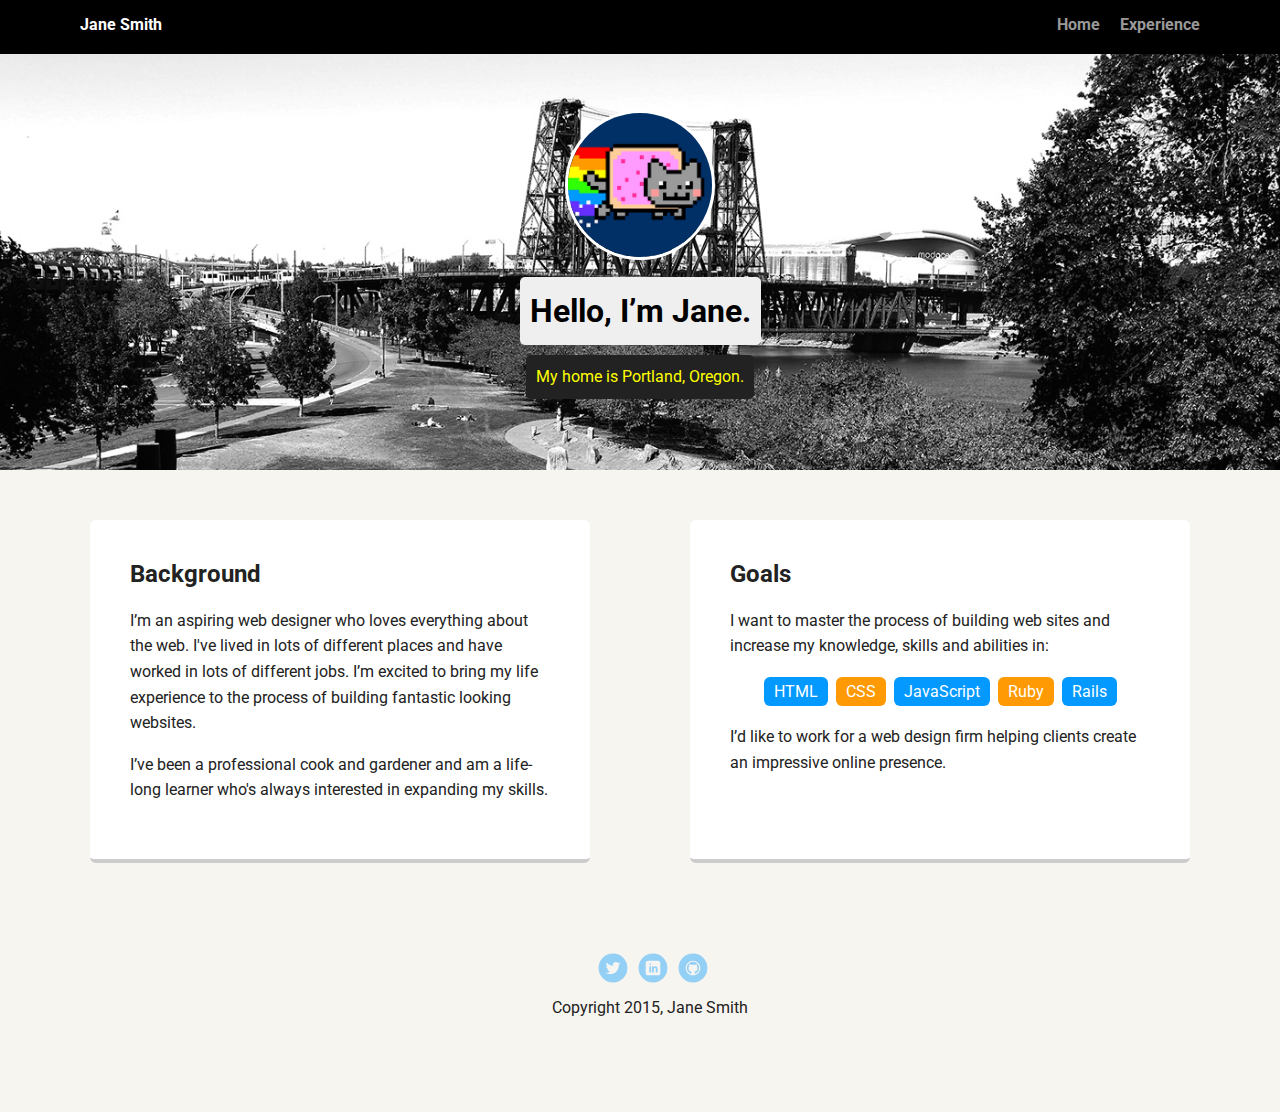
==== index.html @ d3e3c64b "moving project files" ====
<!doctype html>
<html lang="en">
<head>
  <meta charset="utf-8">
  <title>Jane Smith's Profile</title>
  <meta name="viewport" content="width=device-width, initial-scale=1.0">
  <link rel="stylesheet" href="styles.css">
  <link href="https://fonts.googleapis.com/css?family=Muli%7CRoboto:400,300,500,700,900" rel="stylesheet"></head>
  <body>

    <div class="main-nav">
        <ul class="nav">
          <li class="name">Jane Smith</li>
          <li><a href="#">Home</a></li>
          <li><a href="#">Experience</a></li>
        </ul>
    </div>

    <header>
      <img src="images/me.png" alt="Drawing of Jane Smith" class="profile-image">
      <h1 class="tag name">Hello, I’m Jane.</h1>
      <p class="tag location">My home is Portland, Oregon.</p>
    </header>

    <main class="flex">
      <div class="card">
        <h2>Background</h2>
        <p>I’m an aspiring web designer who loves everything about the web. I've lived in lots of different places and have worked in lots of different jobs. I’m excited to bring my life experience to the process of building fantastic looking websites.</p>
        <p>I’ve been a professional cook and gardener and am a life-long learner who's always interested in expanding my skills.</p>
      </div> 

      <div class="card">
        <h2>Goals</h2>
        <p>I want to master the process of building web sites and increase my knowledge, skills and abilities in:</p>
        <ul class="skills">
          <li>HTML</li>
          <li>CSS</li>
          <li>JavaScript</li>
          <li>Ruby</li>
          <li>Rails</li>
        </ul>
        <p>I’d like to work for a web design firm helping clients create an impressive online presence.</p>
      </div> 

    </main>
    <footer>
      <ul>
        <li><a href="#" class="social twitter">Twitter</a></li>
        <li><a href="#" class="social linkedin">LinkedIn</a></li>
        <li><a href="#" class="social github">Github</a></li>
      </ul>
      <p class="copyright">Copyright 2015, Jane Smith</p>
    </footer>
  </body>
  </html>
---- styles.css ----
/* Global Layout Set-up */
* { 
  box-sizing: border-box;
}
  
body {
  margin: 0;
  padding: 0;
  text-align: center;
  font-family: 'Roboto', sans-serif;
  color: #222;
  background: #f7f5f0;
}
/* Link Styles */

a {
  text-decoration: none;
  color: #999;
}
a:hover {
  color: #6633ff;
}

/* Section Styles */

.main-nav {
  width: 100%;
  background: black;
  min-height: 30px;
  padding: 10px;
  position: fixed;
  text-align: center;
}
.nav {
  display: flex;
  justify-content: space-around;
  font-weight: 700;
  list-style-type: none;
  margin: 0 auto;
  padding: 0;
}

.nav .name {
    display: block;
    margin-right: auto;
    color: white;
}
.nav li {
  padding: 5px 10px 10px 10px;
}
.nav a {
  transition: all .5s;
}
.nav a:hover {
  color: white
}

header {
  text-align: center;
  background: url('images/portland.jpg') no-repeat top center ;
  background-size: cover;
  overflow: hidden;
  padding-top: 60px;
}
header {
  line-height: 1.5;
}
header .profile-image {
  margin-top: 50px;
  width: 150px;
  height: 150px;
  border-radius: 50%;
  border: 3px solid white;
  transition: all .5s;
}
header .profile-image:hover {
  transform: scale(1.2) rotate(5deg);
}
.tag {
  background-color: #efefef;
  color: black;
  padding: 10px;
  border-radius: 5px;
  display: table;
  margin: 10px auto;
} 
.location {
  background-color: #222;
  color: yellow;
}
.card {
  margin: 30px;
  padding: 20px 40px 40px;
  max-width: 500px;
  text-align: left;
  background: #fff;
  border-bottom: 4px solid #ccc;
  border-radius: 6px;
  transition: all .5s;
}
.card:hover {
  border-color: #ff99ff;
}

ul.skills {
  padding: 0;
  text-align: center;
}

.skills li {
  border-radius: 6px;
  display: inline-block;
  background: #ff9904;
  color: white;
  padding: 5px 10px;
  margin: 2px;
}

.skills li:nth-child(odd) {
  background: #0399ff;
}

footer {
  width: 100%;
  min-height: 30px;
  padding: 20px 0 40px 20px;
}

footer .copyright {
  top: -8px;
  font-size: .75em;
}

footer ul {
  list-style-type: none;
  margin: 0;
  padding: 0;
}

footer ul li {
  display: inline-block;
}

a.social {
  display: inline-block;
  text-indent: -9999px;
  margin-left: 5px;
  width: 30px;
  height: 30px;
  background-size: 30px 30px;
  opacity: .4;
  transition: all .5s;
}
a.twitter {
  background-image: url(images/twitter.svg);
}
a.linkedin {
  background-image: url(images/linkedin.svg);
}
a.github {
  background-image: url(images/github.svg);
}
a.social:hover {
  opacity: 1;
}
.clearfix {
  clear: both;
}

/* Styles for larger screens */
@media screen and (min-width: 720px) {
  
  .flex {
      display: -ms-flexbox;      /* TWEENER - IE 10 */
      display: flex; 
      max-width: 1200px;
      -ms-flex-pack: distribute;
      justify-content: space-around;
      margin: 0 auto;
  }

  header {
    min-height: 470px;
  }

  .nav {
    max-width: 1200px;
    padding: 0 30px;
  }


  main {
    padding-top: 20px;
  }

  main p {
    line-height: 1.6em;
  }

  footer {
    font-size: 1.3em;
    max-width: 1200px;
    margin: 40px auto;
  }

}
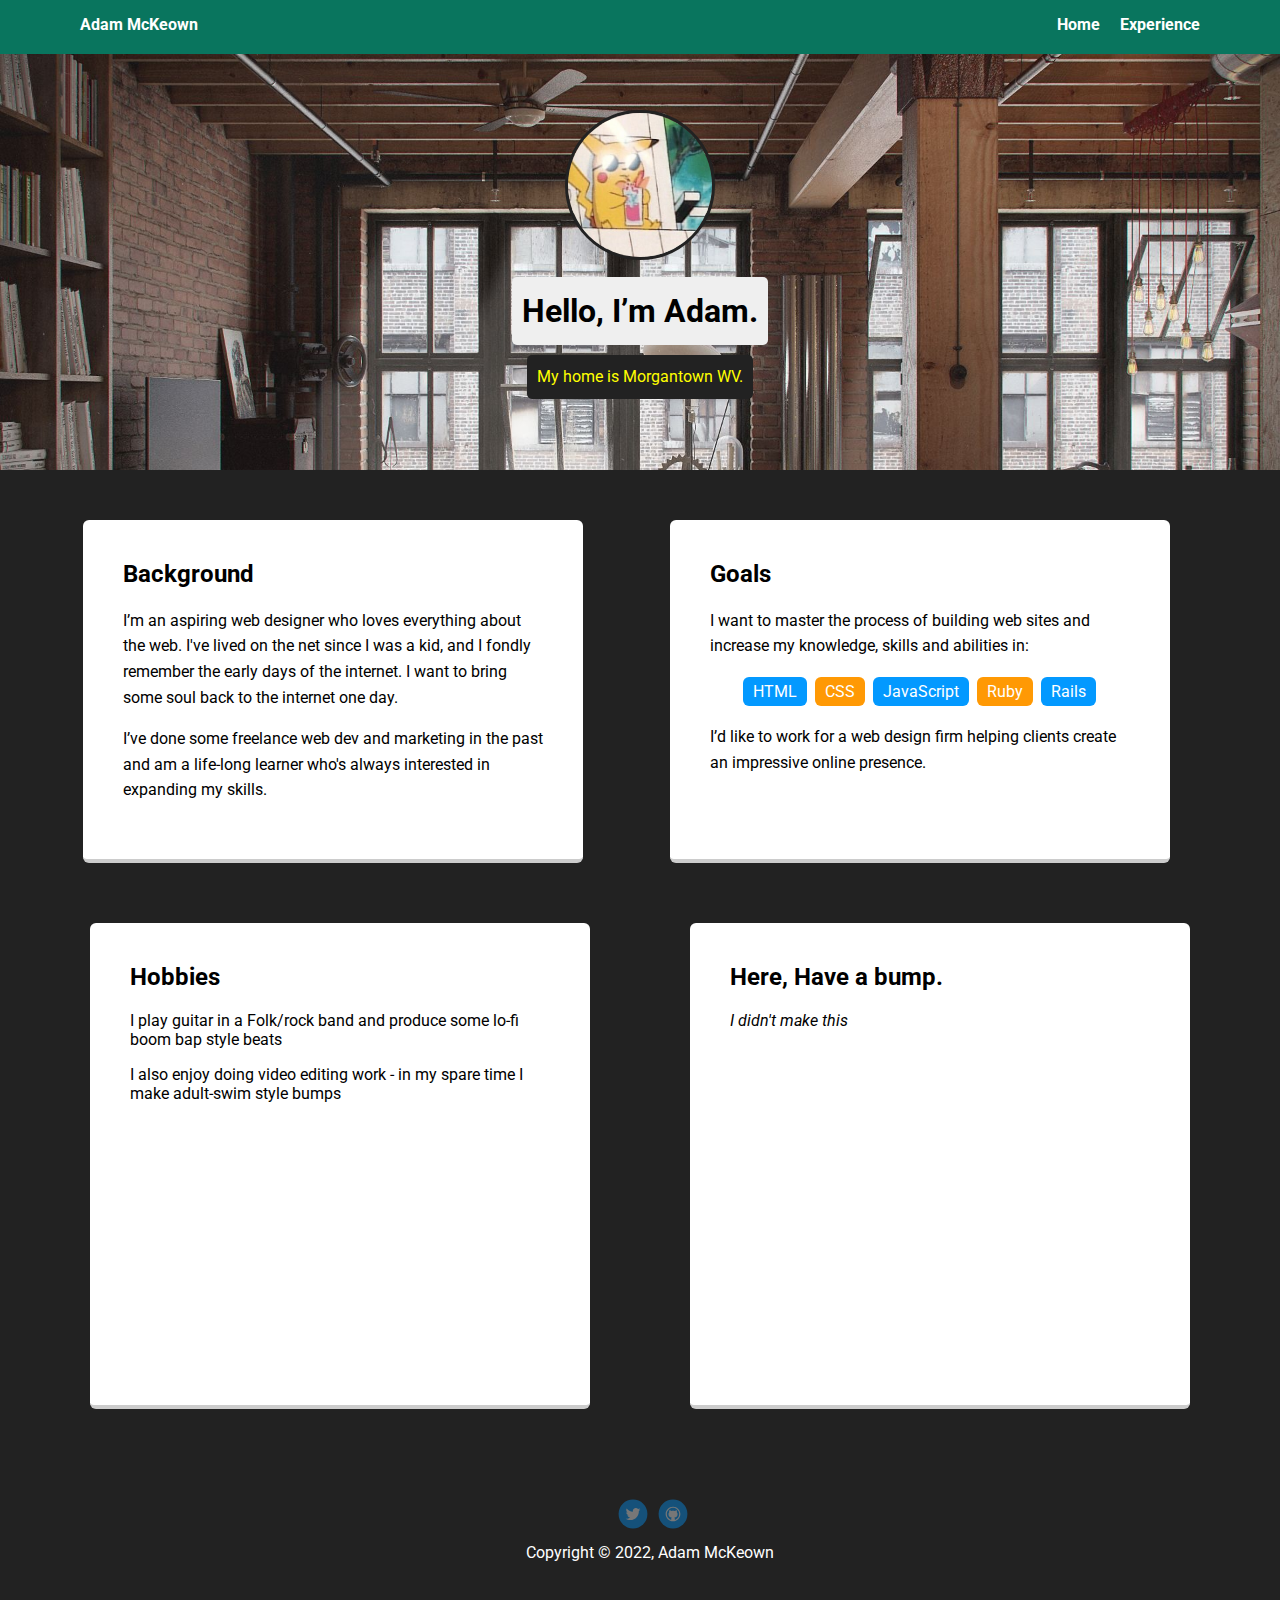
==== commit 8b67a879: "Major Changes" ====
--- a/index.html
+++ b/index.html
@@ -1,55 +1,78 @@
 <!doctype html>
 <html lang="en">
+
 <head>
   <meta charset="utf-8">
-  <title>Jane Smith's Profile</title>
+  <title>Adam McKeown's Profile</title>
   <meta name="viewport" content="width=device-width, initial-scale=1.0">
   <link rel="stylesheet" href="styles.css">
-  <link href="https://fonts.googleapis.com/css?family=Muli%7CRoboto:400,300,500,700,900" rel="stylesheet"></head>
-  <body>
+  <link href="https://fonts.googleapis.com/css?family=Muli%7CRoboto:400,300,500,700,900" rel="stylesheet">
+</head>
 
-    <div class="main-nav">
-        <ul class="nav">
-          <li class="name">Jane Smith</li>
-          <li><a href="#">Home</a></li>
-          <li><a href="#">Experience</a></li>
-        </ul>
-    </div>
+<body>
 
-    <header>
-      <img src="images/me.png" alt="Drawing of Jane Smith" class="profile-image">
-      <h1 class="tag name">Hello, I’m Jane.</h1>
-      <p class="tag location">My home is Portland, Oregon.</p>
-    </header>
+  <nav class="main-nav">
+    <ul class="nav">
+      <li class="name">Adam McKeown</li>
+      <li><a href="#">Home</a></li>
+      <li><a href="experience.html">Experience</a></li>
+    </ul>
+  </nav>
 
-    <main class="flex">
-      <div class="card">
-        <h2>Background</h2>
-        <p>I’m an aspiring web designer who loves everything about the web. I've lived in lots of different places and have worked in lots of different jobs. I’m excited to bring my life experience to the process of building fantastic looking websites.</p>
-        <p>I’ve been a professional cook and gardener and am a life-long learner who's always interested in expanding my skills.</p>
-      </div> 
+  <header>
+    <img src="images/me.jpg" alt="Drawing of Adam McKeown" class="profile-image">
+    <h1 class="tag name">Hello, I’m Adam.</h1>
+    <p class="tag location">My home is Morgantown WV.</p>
+  </header>
 
-      <div class="card">
-        <h2>Goals</h2>
-        <p>I want to master the process of building web sites and increase my knowledge, skills and abilities in:</p>
-        <ul class="skills">
-          <li>HTML</li>
-          <li>CSS</li>
-          <li>JavaScript</li>
-          <li>Ruby</li>
-          <li>Rails</li>
-        </ul>
-        <p>I’d like to work for a web design firm helping clients create an impressive online presence.</p>
-      </div> 
+  <main class="flex">
+    <article class="card">
+      <h2>Background</h2>
+      <p>I’m an aspiring web designer who loves everything about the web. I've lived on the net since I was a kid, and I
+        fondly remember the early days of the internet. I want to bring some soul back to the internet one day.</p>
+      <p>I’ve done some freelance web dev and marketing in the past and am a life-long learner who's always interested
+        in expanding my
+        skills.</p>
+    </article>
 
-    </main>
-    <footer>
-      <ul>
-        <li><a href="#" class="social twitter">Twitter</a></li>
-        <li><a href="#" class="social linkedin">LinkedIn</a></li>
-        <li><a href="#" class="social github">Github</a></li>
+    <article class="card">
+      <h2>Goals</h2>
+      <p>I want to master the process of building web sites and increase my knowledge, skills and abilities in:</p>
+      <ul class="skills">
+        <li>HTML</li>
+        <li>CSS</li>
+        <li>JavaScript</li>
+        <li>Ruby</li>
+        <li>Rails</li>
       </ul>
-      <p class="copyright">Copyright 2015, Jane Smith</p>
-    </footer>
-  </body>
-  </html>
+      <p>I’d like to work for a web design firm helping clients create an impressive online presence.</p>
+    </article></br>
+
+  </main>
+  <div class="flex">
+    <article class="card">
+      <h2>Hobbies</h2>
+      <p>I play guitar in a Folk/rock band and produce some lo-fi boom bap style beats</p>
+      <p>I also enjoy doing video editing work - in my spare time I make adult-swim style bumps</p>
+    </article>
+
+    <article class="card">
+      <!--This card is a bit wonky due to the embedded video, still trying to figure that one out-->
+      <h2>Here, Have a bump.</h2>
+      <p><i>I didn't make this</i></p>
+      <iframe width="450" height="315" src="https://www.youtube.com/embed/wdUe4OaIhcA" title="YouTube video player"
+        frameborder="0" allow="accelerometer; autoplay; clipboard-write; encrypted-media; gyroscope; picture-in-picture"
+        allowfullscreen></iframe>
+    </article>
+
+  </div>
+  <footer>
+    <ul>
+      <li><a href="https://twitter.com/toxic_optimism" class="social twitter">Twitter</a></li>
+      <li><a href="https://github.com/amckeownwvnet" class="social github">Github</a></li>
+    </ul>
+    <p class="copyright">Copyright &copy; 2022, Adam McKeown</p>
+  </footer>
+</body>
+
+</html>--- a/styles.css
+++ b/styles.css
@@ -1,22 +1,25 @@
 /* Global Layout Set-up */
-* { 
+* {
   box-sizing: border-box;
 }
-  
+
 body {
   margin: 0;
   padding: 0;
   text-align: center;
   font-family: 'Roboto', sans-serif;
-  color: #222;
-  background: #f7f5f0;
-}
+  color: rgb(0, 0, 0);
+  /* Footer Text Color declared in footer */
+  background: #222;
+}
+
 /* Link Styles */
 
 a {
   text-decoration: none;
-  color: #999;
-}
+  color: rgb(255, 255, 255);
+}
+
 a:hover {
   color: #6633ff;
 }
@@ -25,12 +28,13 @@
 
 .main-nav {
   width: 100%;
-  background: black;
+  background: rgb(9, 117, 94);
   min-height: 30px;
   padding: 10px;
   position: fixed;
   text-align: center;
 }
+
 .nav {
   display: flex;
   justify-content: space-around;
@@ -41,41 +45,48 @@
 }
 
 .nav .name {
-    display: block;
-    margin-right: auto;
-    color: white;
-}
+  display: block;
+  margin-right: auto;
+  color: white;
+}
+
 .nav li {
   padding: 5px 10px 10px 10px;
 }
+
 .nav a {
   transition: all .5s;
 }
+
 .nav a:hover {
-  color: white
+  color: #6633ff
 }
 
 header {
   text-align: center;
-  background: url('images/portland.jpg') no-repeat top center ;
+  background: url('images/apartment.jpg') no-repeat top center;
   background-size: cover;
   overflow: hidden;
   padding-top: 60px;
 }
+
 header {
   line-height: 1.5;
 }
+
 header .profile-image {
   margin-top: 50px;
   width: 150px;
   height: 150px;
   border-radius: 50%;
-  border: 3px solid white;
-  transition: all .5s;
-}
+  border: 3px solid #222;
+  transition: all .5s;
+}
+
 header .profile-image:hover {
   transform: scale(1.2) rotate(5deg);
 }
+
 .tag {
   background-color: #efefef;
   color: black;
@@ -83,11 +94,13 @@
   border-radius: 5px;
   display: table;
   margin: 10px auto;
-} 
+}
+
 .location {
   background-color: #222;
   color: yellow;
 }
+
 .card {
   margin: 30px;
   padding: 20px 40px 40px;
@@ -98,6 +111,7 @@
   border-radius: 6px;
   transition: all .5s;
 }
+
 .card:hover {
   border-color: #ff99ff;
 }
@@ -124,6 +138,7 @@
   width: 100%;
   min-height: 30px;
   padding: 20px 0 40px 20px;
+  color: white;
 }
 
 footer .copyright {
@@ -151,32 +166,38 @@
   opacity: .4;
   transition: all .5s;
 }
+
 a.twitter {
   background-image: url(images/twitter.svg);
 }
+
 a.linkedin {
   background-image: url(images/linkedin.svg);
 }
+
 a.github {
   background-image: url(images/github.svg);
 }
+
 a.social:hover {
   opacity: 1;
 }
+
 .clearfix {
   clear: both;
 }
 
 /* Styles for larger screens */
 @media screen and (min-width: 720px) {
-  
+
   .flex {
-      display: -ms-flexbox;      /* TWEENER - IE 10 */
-      display: flex; 
-      max-width: 1200px;
-      -ms-flex-pack: distribute;
-      justify-content: space-around;
-      margin: 0 auto;
+    display: -ms-flexbox;
+    /* TWEENER - IE 10 */
+    display: flex;
+    max-width: 1200px;
+    -ms-flex-pack: distribute;
+    justify-content: space-around;
+    margin: 0 auto;
   }
 
   header {
@@ -203,5 +224,4 @@
     margin: 40px auto;
   }
 
-}
-
+}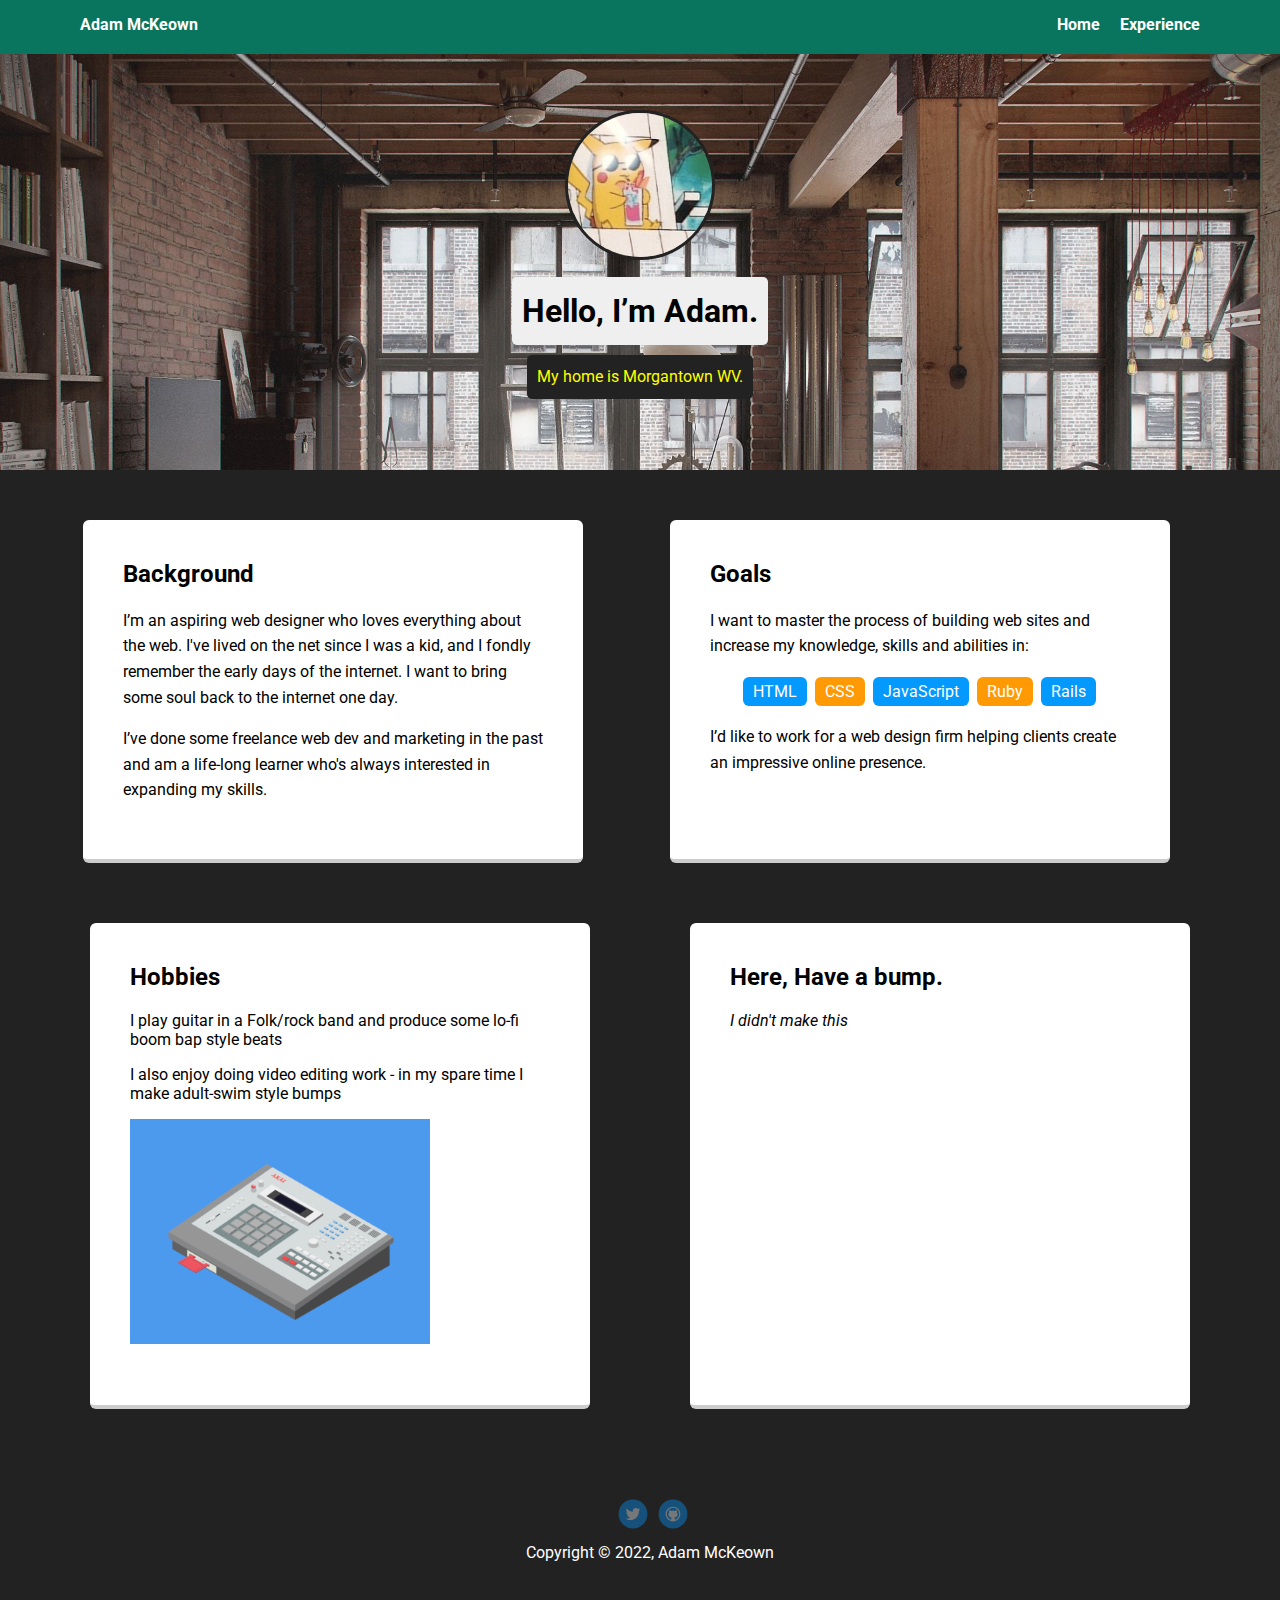
==== commit 25fff0c6: "added image" ====
--- a/index.html
+++ b/index.html
@@ -54,6 +54,7 @@
       <h2>Hobbies</h2>
       <p>I play guitar in a Folk/rock band and produce some lo-fi boom bap style beats</p>
       <p>I also enjoy doing video editing work - in my spare time I make adult-swim style bumps</p>
+      <img src="images/mpc3000.gif" alt="image of an akai MPC300" width="300px">
     </article>
 
     <article class="card">
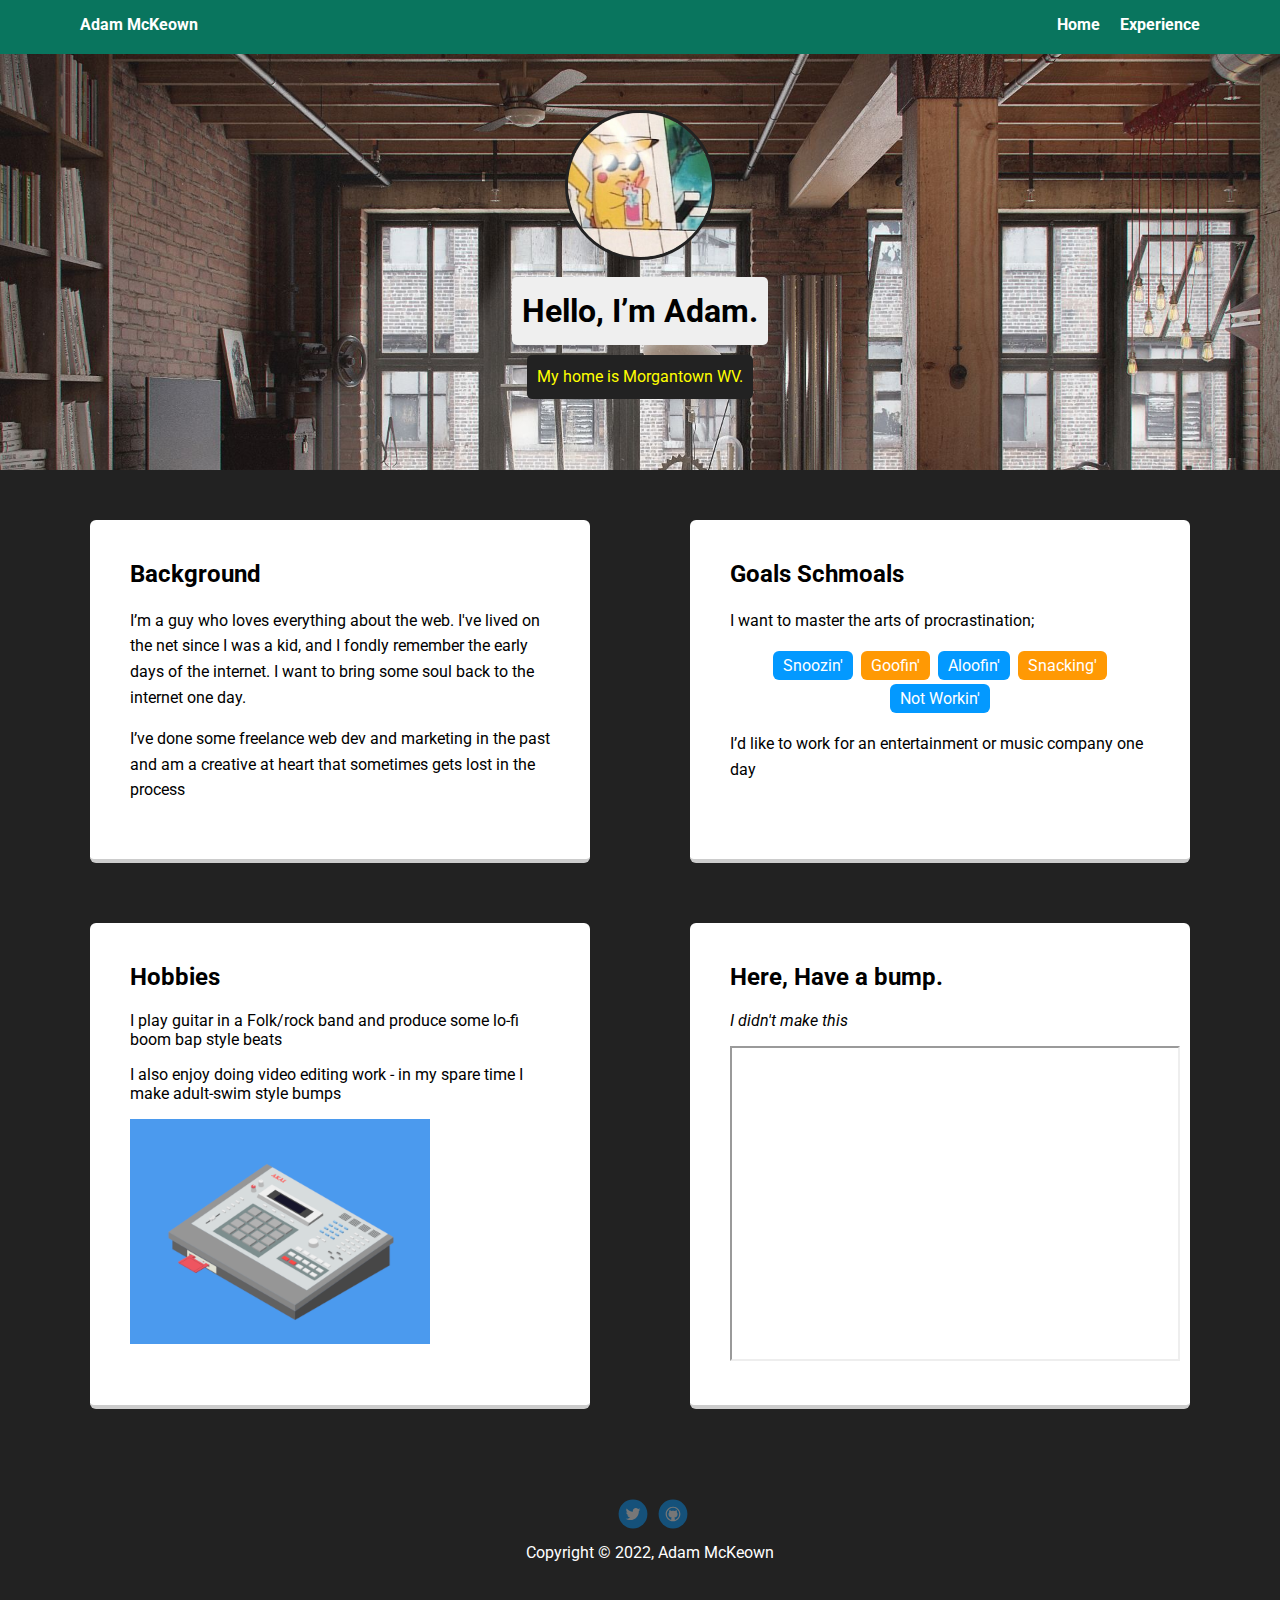
==== commit 008e81ea: "Further Revisions" ====
--- a/index.html
+++ b/index.html
@@ -14,7 +14,7 @@
   <nav class="main-nav">
     <ul class="nav">
       <li class="name">Adam McKeown</li>
-      <li><a href="#">Home</a></li>
+      <li><a href="index.html">Home</a></li>
       <li><a href="experience.html">Experience</a></li>
     </ul>
   </nav>
@@ -28,25 +28,24 @@
   <main class="flex">
     <article class="card">
       <h2>Background</h2>
-      <p>I’m an aspiring web designer who loves everything about the web. I've lived on the net since I was a kid, and I
+      <p>I’m a guy who loves everything about the web. I've lived on the net since I was a kid, and I
         fondly remember the early days of the internet. I want to bring some soul back to the internet one day.</p>
-      <p>I’ve done some freelance web dev and marketing in the past and am a life-long learner who's always interested
-        in expanding my
-        skills.</p>
+      <p>I’ve done some freelance web dev and marketing in the past and am a creative at heart that sometimes gets lost
+        in the process</p>
     </article>
 
     <article class="card">
-      <h2>Goals</h2>
-      <p>I want to master the process of building web sites and increase my knowledge, skills and abilities in:</p>
+      <h2>Goals Schmoals</h2>
+      <p>I want to master the arts of procrastination;</p>
       <ul class="skills">
-        <li>HTML</li>
-        <li>CSS</li>
-        <li>JavaScript</li>
-        <li>Ruby</li>
-        <li>Rails</li>
+        <li>Snoozin'</li>
+        <li>Goofin'</li>
+        <li>Aloofin'</li>
+        <li>Snacking'</li>
+        <li>Not Workin'</li>
       </ul>
-      <p>I’d like to work for a web design firm helping clients create an impressive online presence.</p>
-    </article></br>
+      <p>I’d like to work for an entertainment or music company one day</p>
+    </article>
 
   </main>
   <div class="flex">
@@ -54,7 +53,7 @@
       <h2>Hobbies</h2>
       <p>I play guitar in a Folk/rock band and produce some lo-fi boom bap style beats</p>
       <p>I also enjoy doing video editing work - in my spare time I make adult-swim style bumps</p>
-      <img src="images/mpc3000.gif" alt="image of an akai MPC300" width="300px">
+      <img src="images/mpc3000.gif" alt="image of an akai MPC300" width="300">
     </article>
 
     <article class="card">
@@ -62,7 +61,7 @@
       <h2>Here, Have a bump.</h2>
       <p><i>I didn't make this</i></p>
       <iframe width="450" height="315" src="https://www.youtube.com/embed/wdUe4OaIhcA" title="YouTube video player"
-        frameborder="0" allow="accelerometer; autoplay; clipboard-write; encrypted-media; gyroscope; picture-in-picture"
+        allow="accelerometer; autoplay; clipboard-write; encrypted-media; gyroscope; picture-in-picture"
         allowfullscreen></iframe>
     </article>
 
